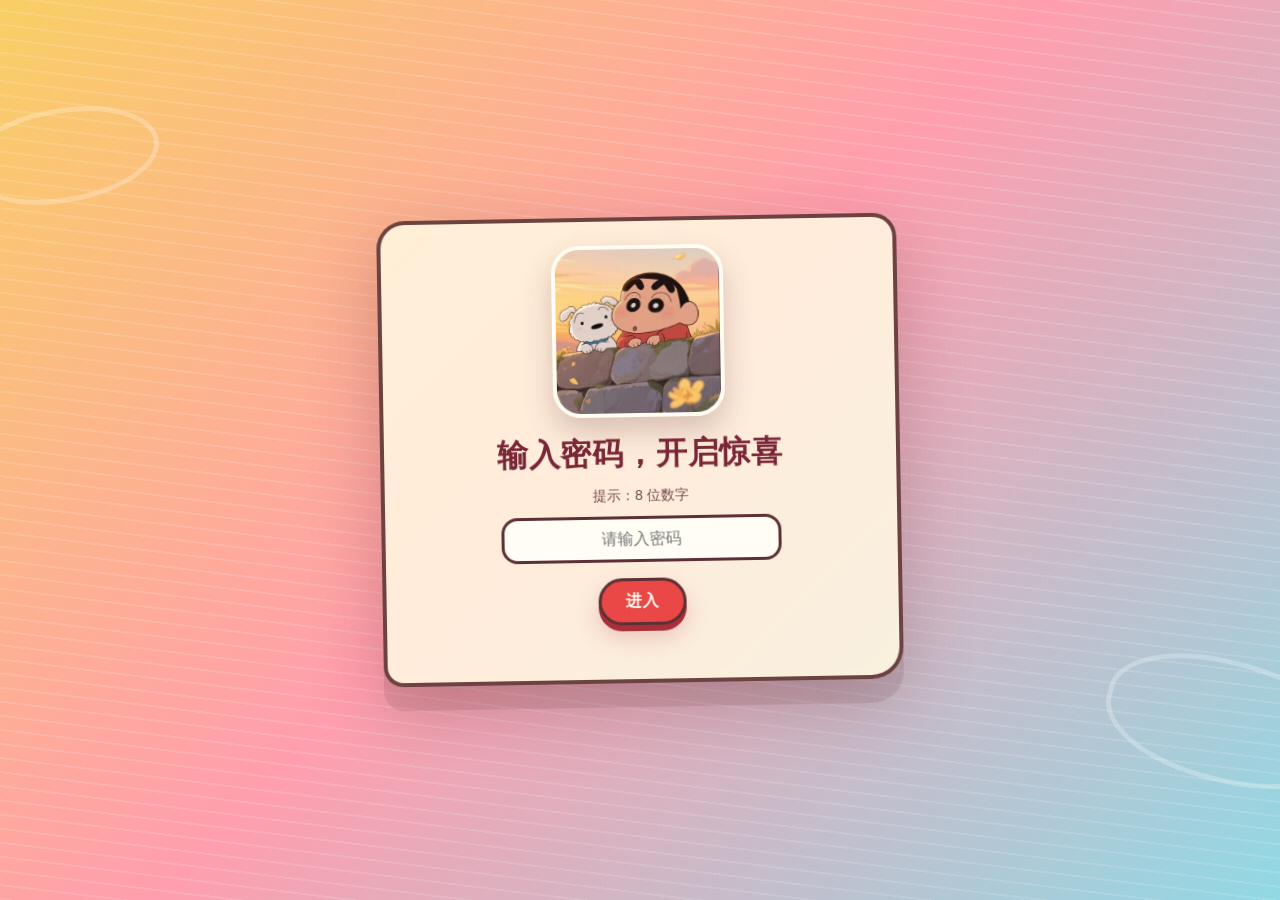
==== index.html @ 9d1f4f5b "Serve ceremony videos from range-capable host" ====
<!doctype html>
<html lang="zh-CN">
  <head>
    <meta charset="utf-8" />
    <meta name="viewport" content="width=device-width, initial-scale=1, viewport-fit=cover" />
    <meta name="theme-color" content="#080d18" />
    <title>小杨同学 | 生日快乐</title>
    <meta name="description" content="私人生日沉浸式纪念网站" />
    <link rel="preconnect" href="https://19502394600.github.io" crossorigin />
    <script>
      (function () {
        var root = document.documentElement;
        var ua = navigator.userAgent || "";
        var platform = navigator.platform || "";
        var maxTouchPoints = navigator.maxTouchPoints || 0;
        var appleMobile = /iPad|iPhone|iPod/i.test(ua) || (platform === "MacIntel" && maxTouchPoints > 1);
        var appleDesktop = /Macintosh|Mac OS X/i.test(ua) && !appleMobile;

        if (appleMobile) root.classList.add("ios-performance", "apple-device");
        else if (appleDesktop) root.classList.add("apple-device", "apple-desktop");

        function setAppHeight() {
          root.style.setProperty("--app-height", window.innerHeight + "px");
        }

        setAppHeight();
        window.addEventListener("resize", setAppHeight, { passive: true });
        window.addEventListener("orientationchange", setAppHeight, { passive: true });
      })();
    </script>
    <link rel="stylesheet" href="styles.css?v=20260906d" />
  </head>
  <body>
    <div id="app">
      <section class="page page-login active" id="loginPage" data-chapter="密码">
        <div class="center-wrap login-card">
          <img class="gift-avatar" src="assets/images/avatar-square.jpg" alt="蜡笔小新和小白的生日头像" decoding="async" fetchpriority="high" />
          <h1 class="title">输入密码，开启惊喜</h1>
          <p class="subtitle">提示：8 位数字</p>
          <input id="passwordInput" class="password" type="password" placeholder="请输入密码" maxlength="16" />
          <button id="enterBtn" class="btn" type="button">进入</button>
          <div id="loginError" class="error" aria-live="polite"></div>
        </div>
      </section>

      <section class="page page-meteor" id="meteorPage" data-chapter="流星雨">
        <video id="meteorVideo" class="meteor-video" loop muted playsinline webkit-playsinline preload="metadata">
          <source data-src="https://19502394600.github.io/birthday-gift-yr/assets/reference/meteor-reference.mp4" type="video/mp4" />
        </video>
        <div class="meteor-retouch"></div>
        <div class="meteor-dim"></div>
        <div class="overlay">
          <div class="inner">
            <h2 id="meteorTitle" class="glow-title meteor-title" data-text="小杨同学，生日快乐！">小杨同学，生日快乐！</h2>
            <p id="meteorSub" class="glow-sub meteor-sub">看着流星划过夜空，所有好运都在向你靠近。</p>
            <button class="btn delayed-btn" id="meteorNextBtn" type="button" disabled>开启礼物</button>
          </div>
        </div>
      </section>

      <section class="page page-countdown" id="countdownPage" data-chapter="倒计时">
        <iframe
          class="countdown-frame"
          id="countdownFrame"
          data-src="countdown-3d-demo/index.html?embedded=1&amp;v=20260906d"
          title="3D 水晶生日倒计时和蛋糕"
          allow="autoplay; fullscreen"
        ></iframe>
        <div class="countdown-fallback" id="countdownFallback" hidden aria-hidden="true">
          <canvas id="fallbackCountdownCanvas" aria-hidden="true"></canvas>
          <div class="fallback-countdown-core">
            <p id="fallbackReadyText" class="fallback-ready">你准备好了吗？</p>
            <div id="fallbackNumber" class="fallback-number" aria-live="assertive"></div>
            <div id="fallbackCake" class="fallback-cake" aria-hidden="true">
              <span class="fallback-candle"></span>
              <span class="fallback-candle"></span>
              <span class="fallback-candle"></span>
              <span class="fallback-candle"></span>
              <span class="fallback-candle"></span>
              <span class="fallback-tier fallback-tier-top"></span>
              <span class="fallback-tier fallback-tier-bottom"></span>
              <span class="fallback-plate"></span>
            </div>
            <p id="fallbackFinalText" class="fallback-final">生日快乐，小杨同学</p>
          </div>
        </div>
        <div class="countdown-actions">
          <button class="ghost-btn" id="skipCountdownBtn" type="button">跳过</button>
          <button class="btn delayed-btn" id="countdownNextBtn" type="button" disabled>继续</button>
        </div>
      </section>

      <section class="page page-gallery" id="galleryPage" data-chapter="Dazz 胶卷">
        <div class="gallery-shell">
          <header class="section-head">
            <p class="eyebrow">Dazz Film Projector</p>
            <h2>把时间放进一台老放映机</h2>
            <p>一张照片，一次快门，把一路走来的时间慢慢放亮。</p>
          </header>

          <div class="dazz-stage">
            <button class="round-nav" id="prevPhotoBtn" type="button" aria-label="上一张">‹</button>
            <figure class="dazz-card" id="dazzCard">
              <div class="film-perf film-perf-top" aria-hidden="true"></div>
              <div class="photo-window" id="photoWindow"></div>
              <figcaption>
                <span id="photoCounter">01 / 45</span>
              </figcaption>
              <div class="dazz-date">2026 09 07</div>
              <div class="film-perf film-perf-bottom" aria-hidden="true"></div>
            </figure>
            <button class="round-nav" id="nextPhotoBtn" type="button" aria-label="下一张">›</button>
          </div>

          <div class="actions">
            <button class="ghost-btn" id="zoomPhotoBtn" type="button">再放大查看</button>
            <button class="btn delayed-btn" id="finishGalleryBtn" type="button" disabled>继续</button>
          </div>
        </div>
      </section>

      <section class="page page-message" id="messagePage" data-chapter="留言板">
        <div class="message-shell">
          <div class="message-title">
            <p class="eyebrow">Message Board</p>
            <h2>留言板</h2>
          </div>
          <article class="message-paper board-paper">
            <div id="messageText" class="board-grid"></div>
            <span class="cursor" id="messageCursor" aria-hidden="true" hidden></span>
          </article>
          <div class="actions">
            <button class="ghost-btn" id="skipMessageBtn" type="button" hidden>显示留言板</button>
            <button class="btn egg-btn visible" id="eggBtn" type="button">继续</button>
          </div>
        </div>
      </section>

      <section class="page page-videos" id="videosPage" data-chapter="祝福视频">
        <div class="video-shell">
          <header class="section-head">
            <p class="eyebrow">Blessing Videos</p>
            <h2>来自大家的生日祝福</h2>
            <p>把每一句祝福，都留在二十岁的这一刻。</p>
          </header>
          <div class="video-grid" id="videoGrid"></div>
          <div class="video-actions" id="videoActions" hidden>
            <button class="btn" id="videosNextBtn" type="button" disabled>继续 <span aria-hidden="true">→</span></button>
          </div>
        </div>
      </section>

      <section class="page page-blessing" id="blessingPage" data-chapter="祝福语">
        <article class="blessing-card" id="blessingCard">
          <p class="eyebrow">My Confession</p>
          <h2>来自远方一个帅气男友的一封信</h2>
          <div id="blessingText"></div>
          <span class="cursor blessing-cursor" id="blessingCursor" aria-hidden="true"></span>
          <button class="btn delayed-btn" id="heartStartBtn" type="button" disabled>继续</button>
        </article>
      </section>

      <section class="page page-heart" id="heartPage" data-chapter="爱心弹窗">
        <div class="heart-layer" id="heartLayer"></div>
        <div class="heart-copy">
          <p class="eyebrow">Heart Popup</p>
          <h2>爱心展示墙</h2>
          <button class="btn" id="heartNextBtn" type="button">继续</button>
        </div>
      </section>

      <section class="page page-final-fireworks" id="finalFireworksPage" data-chapter="最后彩蛋">
        <video id="fireworksVideo" class="fireworks-video" loop muted playsinline webkit-playsinline preload="none">
          <source data-src="https://19502394600.github.io/birthday-gift-yr/assets/reference/fireworks-reference.mp4" type="video/mp4" />
        </video>
        <div class="fireworks-dim"></div>
        <div class="overlay">
          <div class="inner">
            <h2 class="glow-title">给小杨同学的流星雨</h2>
            <div id="fireworksText" class="fireworks-text"></div>
            <button id="fireworksNextBtn" class="btn" type="button">再点一次</button>
            <div class="next-note">把这场夜晚收好</div>
          </div>
        </div>
      </section>

      <section class="page page-ending" id="endingPage" data-chapter="结尾">
        <div class="ending-sky" id="endingSky" aria-hidden="true"></div>
        <div class="ending-wrap">
          <div class="cake">🎂</div>
          <div class="birthday-en">happy birthday!</div>
          <div class="birthday-cn" id="endingText"></div>
          <img class="gift-avatar gift-avatar--ending" src="assets/images/avatar-square.jpg" alt="蜡笔小新和小白的生日头像" />
        </div>
      </section>
    </div>

    <div class="lyrics-overlay" id="lyricsOverlay" aria-hidden="true">
      <span class="lyrics-kicker">BERRY / TINY7</span>
      <span class="lyrics-text" id="lyricsText"></span>
    </div>

    <div class="lightbox" id="lightbox" role="dialog" aria-modal="true" aria-label="照片放大查看">
      <button class="lightbox-close" id="lightboxClose" type="button" aria-label="关闭">×</button>
      <img id="lightboxImg" alt="" />
      <p id="lightboxCaption"></p>
    </div>

    <audio id="countdownMusic" preload="metadata" loop>
      <source src="assets/music/countdown-background.m4a" type="audio/mp4" />
    </audio>
    <audio id="meteorAudio" preload="auto">
      <source src="https://19502394600.github.io/birthday-gift-yr/assets/reference/meteor-reference.mp4" />
    </audio>
    <audio id="confessionMusic" preload="metadata" loop>
      <source src="assets/music/main-background.m4a" type="audio/mp4" />
    </audio>

    <script src="src/data/story-config.js?v=20260906d"></script>
    <script src="src/app.js?v=20260906d"></script>
  </body>
</html>
---- styles.css ----
:root {
  color-scheme: dark;
  --paper: #fff4f8;
  --soft: rgba(255, 244, 248, 0.82);
  --pink: #ff6a98;
  --peach: #ff9f7d;
  --blue-a: #041433;
  --blue-b: #132a56;
  --blue-c: #3f6ca8;
  --wine: #3b1326;
  --card: rgba(255, 255, 255, 0.18);
  --line: rgba(255, 255, 255, 0.32);
  --shadow: 0 24px 70px rgba(0, 0, 0, 0.34);
  --font-cn: "Microsoft YaHei", "PingFang SC", "Noto Sans CJK SC", sans-serif;
  --font-display: Georgia, "Times New Roman", serif;
}

* {
  box-sizing: border-box;
}

html,
body {
  width: 100%;
  height: 100%;
  min-height: 100%;
  margin: 0;
  overflow: hidden;
  background: #080d18;
  color: #fff;
  font-family: var(--font-cn);
  overscroll-behavior: none;
  -webkit-font-smoothing: antialiased;
  text-rendering: optimizeLegibility;
}

body::after {
  content: "";
  position: fixed;
  inset: 0;
  z-index: 40;
  pointer-events: none;
  opacity: 0.26;
  background-image:
    repeating-linear-gradient(0deg, rgba(255, 255, 255, 0.024) 0 1px, transparent 1px 3px),
    repeating-linear-gradient(90deg, rgba(0, 0, 0, 0.08) 0 1px, transparent 1px 4px);
  mix-blend-mode: soft-light;
}

button,
input {
  font: inherit;
  -webkit-tap-highlight-color: transparent;
}

button {
  cursor: pointer;
  touch-action: manipulation;
}

#app,
.page {
  width: 100%;
  height: 100%;
  height: var(--app-height, 100dvh);
}

@supports (-webkit-touch-callout: none) {
  html,
  body {
    min-height: -webkit-fill-available;
  }

  #app,
  .page {
    min-height: 100vh;
    min-height: var(--app-height, -webkit-fill-available);
  }
}

.page {
  position: absolute;
  inset: 0;
  display: none;
  opacity: 0;
  overflow: hidden;
  transition: opacity 560ms ease;
}

.page.active,
.page.page-leaving {
  display: flex;
}

.page.active {
  z-index: 2;
  opacity: 1;
}

.page.page-entering,
.page.page-leaving {
  opacity: 0;
}

.page.page-leaving {
  z-index: 1;
  pointer-events: none;
}

.center-wrap {
  width: min(92vw, 520px);
  margin: auto;
  padding: 24px 20px 22px;
  text-align: center;
  border: 1px solid rgba(255, 255, 255, 0.36);
  border-radius: 22px;
  background: var(--card);
  -webkit-backdrop-filter: blur(8px);
  backdrop-filter: blur(8px);
  box-shadow: var(--shadow);
}

.page-login {
  position: relative;
  overflow: hidden;
  color: #5b2832;
  background:
    repeating-linear-gradient(7deg, rgba(255, 255, 255, 0.12) 0 2px, transparent 2px 14px),
    linear-gradient(135deg, #f9cf65 0%, #ff9eae 48%, #91d9e5 100%);
}

.page-login::before,
.page-login::after {
  content: "";
  position: absolute;
  pointer-events: none;
  opacity: 0.35;
  border: 5px solid rgba(255, 255, 255, 0.72);
  border-radius: 47% 53% 51% 49%;
  transform: rotate(-10deg);
}

.page-login::before {
  width: 180px;
  height: 84px;
  left: -30px;
  top: 12%;
}

.page-login::after {
  width: 240px;
  height: 112px;
  right: -74px;
  bottom: 13%;
  transform: rotate(14deg);
}

.page-login .center-wrap {
  position: relative;
  z-index: 1;
  border: 4px solid rgba(81, 34, 35, 0.84);
  border-radius: 28px 24px 32px 20px;
  background: rgba(255, 249, 226, 0.86);
  box-shadow: 0 24px 0 rgba(87, 40, 40, 0.12), 0 24px 70px rgba(81, 28, 38, 0.24);
  transform: rotate(-1deg);
}

.page-login .title {
  color: #7a2737;
  font-family: "Arial Rounded MT Bold", var(--font-cn);
  font-size: clamp(22px, 5vw, 31px);
}

.page-login .subtitle,
.page-login .music-note {
  color: #75484a;
}

.page-login .password {
  border: 3px solid #5d3035;
  border-radius: 16px;
  background: #fffdf4;
}

.page-login .btn {
  color: #fffdf0;
  border: 3px solid #5d3035;
  background: #e94846;
  box-shadow: 0 6px 0 #a92f3b, 0 12px 24px rgba(169, 47, 59, 0.23);
}

.page-login .error {
  color: #a92f3b;
}

.gift-avatar {
  display: block;
  width: 172px;
  height: 172px;
  margin: 0 auto 18px;
  border: 4px solid rgba(255, 253, 244, 0.94);
  border-radius: 28px;
  object-fit: cover;
  object-position: center;
  box-shadow: 0 14px 30px rgba(93, 48, 53, 0.24);
}

.gift-avatar--ending {
  width: min(56vw, 290px);
  height: min(56vw, 290px);
  margin-top: 24px;
  margin-bottom: 8px;
  border-color: rgba(255, 255, 255, 0.72);
  border-radius: 8px;
}

.shin-avatar {
  position: relative;
  width: 170px;
  height: 186px;
  margin: 0 auto 15px;
  filter: drop-shadow(0 12px 8px rgba(82, 35, 35, 0.22));
}

.shin-avatar__shirt {
  position: absolute;
  z-index: 1;
  left: 18px;
  right: 18px;
  bottom: 0;
  height: 76px;
  display: grid;
  place-items: center;
  padding-top: 20px;
  border: 5px solid #241b1a;
  border-radius: 42% 42% 15% 15%;
  color: #fff7ce;
  background: #e8463f;
  font-size: 12px;
  font-weight: 900;
  letter-spacing: 0.08em;
  transform: rotate(1deg);
}

.shin-avatar__face {
  position: absolute;
  z-index: 3;
  left: 25px;
  top: 37px;
  width: 120px;
  height: 116px;
  border: 5px solid #241b1a;
  border-radius: 48% 48% 52% 52%;
  background: #ffd6aa;
  transform: rotate(-2deg);
}

.shin-avatar__hair {
  position: absolute;
  z-index: 4;
  left: 19px;
  top: 22px;
  width: 133px;
  height: 51px;
  border: 5px solid #241b1a;
  border-bottom: 0;
  border-radius: 58% 43% 26% 30%;
  background:
    linear-gradient(125deg, transparent 0 23%, #292220 24% 37%, transparent 38% 48%, #292220 49% 63%, transparent 64% 100%),
    #292220;
  transform: rotate(-2deg);
}

.shin-avatar__brow,
.shin-avatar__eye,
.shin-avatar__nose,
.shin-avatar__mouth,
.shin-avatar__cheek {
  position: absolute;
  display: block;
}

.shin-avatar__brow {
  z-index: 2;
  top: 27px;
  width: 31px;
  height: 9px;
  border-radius: 90% 30% 80% 35%;
  background: #241b1a;
}

.shin-avatar__brow--left {
  left: 19px;
  transform: rotate(-13deg);
}

.shin-avatar__brow--right {
  right: 19px;
  transform: rotate(13deg);
}

.shin-avatar__eye {
  z-index: 2;
  top: 41px;
  width: 25px;
  height: 29px;
  border: 4px solid #241b1a;
  border-radius: 50%;
  background: radial-gradient(circle at 45% 32%, #fff 0 15%, #241b1a 17% 58%, #f7f1cf 60% 100%);
}

.shin-avatar__eye--left {
  left: 24px;
}

.shin-avatar__eye--right {
  right: 24px;
}

.shin-avatar__nose {
  z-index: 2;
  left: 54px;
  top: 70px;
  width: 11px;
  height: 8px;
  border-radius: 50%;
  background: #d88d70;
}

.shin-avatar__mouth {
  z-index: 2;
  left: 43px;
  top: 85px;
  width: 34px;
  height: 17px;
  border: 4px solid #241b1a;
  border-top: 0;
  border-radius: 0 0 60% 60%;
  background: #f18c85;
}

.shin-avatar__cheek {
  z-index: 2;
  top: 77px;
  width: 15px;
  height: 7px;
  border-radius: 50%;
  background: rgba(242, 116, 116, 0.55);
}

.shin-avatar__cheek--left {
  left: 8px;
}

.shin-avatar__cheek--right {
  right: 8px;
}

.shin-avatar--ending {
  transform: scale(1.18);
  transform-origin: center bottom;
  margin-top: 12px;
  margin-bottom: 28px;
}

.title {
  margin: 0 0 10px;
  font-weight: 800;
  letter-spacing: 0.8px;
  line-height: 1.25;
}

.subtitle,
.music-note,
.hint {
  margin: 7px 0;
  color: var(--soft);
  line-height: 1.7;
  font-size: 14px;
}

.eyebrow {
  margin: 0 0 12px;
  color: #ffe0a6;
  font-size: 12px;
  font-weight: 900;
  letter-spacing: 0.18em;
  text-transform: uppercase;
}

.btn,
.ghost-btn,
.round-nav,
.lightbox-close {
  border: 0;
  transition:
    transform 180ms ease,
    filter 180ms ease,
    box-shadow 180ms ease,
    opacity 180ms ease;
}

.btn {
  margin-top: 16px;
  border-radius: 999px;
  padding: 10px 24px;
  color: #fff;
  font-weight: 800;
  letter-spacing: 1px;
  background: linear-gradient(120deg, var(--pink), var(--peach));
  box-shadow: 0 10px 24px rgba(255, 92, 146, 0.33);
}

.ghost-btn {
  min-height: 42px;
  border: 1px solid rgba(255, 255, 255, 0.28);
  border-radius: 999px;
  padding: 0 18px;
  color: #fff;
  background: rgba(255, 255, 255, 0.1);
  -webkit-backdrop-filter: blur(14px);
  backdrop-filter: blur(14px);
}

.btn:hover,
.ghost-btn:hover,
.round-nav:hover,
.lightbox-close:hover {
  transform: translateY(-1px);
  filter: brightness(1.05);
}

.btn:disabled,
.ghost-btn:disabled {
  cursor: default;
  filter: saturate(0.6);
}

.delayed-btn {
  opacity: 0;
  pointer-events: none;
  transform: translateY(10px);
}

.delayed-btn.visible {
  opacity: 1;
  pointer-events: auto;
  transform: translateY(0);
}

.actions {
  display: flex;
  justify-content: center;
  gap: 12px;
  flex-wrap: wrap;
  margin-top: 18px;
}

.page-login {
  isolation: isolate;
}

.hero-img {
  width: 138px;
  height: 138px;
  margin: 4px 0 14px;
  border: 2px solid rgba(255, 255, 255, 0.85);
  border-radius: 22px;
  object-fit: cover;
  background: #fff;
  box-shadow: 0 12px 26px rgba(0, 0, 0, 0.26);
}

.password {
  display: block;
  width: min(280px, 90%);
  margin: 8px auto 0;
  border: 0;
  border-radius: 12px;
  padding: 11px 14px;
  color: #47333c;
  text-align: center;
  outline: 0;
  font-size: 16px;
}

.error {
  min-height: 24px;
  margin-top: 8px;
  color: #ffe3ec;
  font-size: 14px;
  text-shadow: 0 1px 2px rgba(0, 0, 0, 0.28);
}

.page-meteor,
.page-final-fireworks {
  align-items: stretch;
  justify-content: stretch;
  background: linear-gradient(180deg, var(--blue-a) 0%, var(--blue-b) 55%, var(--blue-c) 100%);
}

.meteor-video,
.fireworks-video {
  position: absolute;
  inset: 0;
  z-index: 0;
  width: 100%;
  height: 100%;
  object-fit: cover;
  object-position: center center;
  background: linear-gradient(180deg, var(--blue-a) 0%, var(--blue-b) 55%, var(--blue-c) 100%);
  transform: translateZ(0);
  -webkit-transform: translateZ(0);
  -webkit-backface-visibility: hidden;
  backface-visibility: hidden;
}

.meteor-retouch {
  position: absolute;
  left: 0;
  right: 0;
  bottom: 0;
  z-index: 1;
  height: 15%;
  pointer-events: none;
  background:
    radial-gradient(circle at 8% 30%, rgba(255, 255, 255, 0.22) 0 1px, transparent 2px),
    radial-gradient(circle at 26% 62%, rgba(255, 255, 255, 0.16) 0 1px, transparent 2px),
    radial-gradient(circle at 48% 22%, rgba(255, 255, 255, 0.14) 0 1px, transparent 2px),
    radial-gradient(circle at 67% 58%, rgba(255, 255, 255, 0.12) 0 1px, transparent 2px),
    radial-gradient(circle at 86% 34%, rgba(255, 255, 255, 0.18) 0 1px, transparent 2px),
    linear-gradient(180deg, rgba(10, 34, 78, 0.04) 0%, rgba(17, 48, 99, 0.18) 45%, rgba(22, 61, 118, 0.52) 100%);
}

.meteor-dim,
.fireworks-dim {
  position: absolute;
  inset: 0;
  z-index: 2;
  pointer-events: none;
  background: linear-gradient(180deg, rgba(3, 14, 38, 0.22) 0%, rgba(8, 21, 49, 0.18) 52%, rgba(12, 30, 68, 0.12) 100%);
}

.overlay {
  position: absolute;
  inset: 0;
  z-index: 3;
  display: flex;
  align-items: center;
  justify-content: center;
  padding: 18px;
  text-align: center;
  pointer-events: none;
}

.overlay .inner {
  max-width: 760px;
  pointer-events: auto;
}

.glow-title {
  margin: 0;
  font-size: clamp(30px, 8vw, 58px);
  letter-spacing: 2px;
  text-shadow: 0 0 18px rgba(193, 222, 255, 0.62);
}

.meteor-title {
  color: #fff8fc;
  font-family: "Arial Rounded MT Bold", "Hiragino Maru Gothic ProN", var(--font-cn);
  font-weight: 900;
  letter-spacing: 0.08em;
  text-shadow:
    0 0 14px rgba(255, 204, 226, 0.9),
    0 0 28px rgba(255, 168, 205, 0.45),
    0 6px 18px rgba(19, 18, 48, 0.32);
}

.meteor-title-char {
  display: inline-block;
  opacity: 0;
  transform: translateY(16px) scale(0.84);
  filter: blur(1px);
}

.meteor-title-char.is-visible {
  animation: meteor-char-pop 900ms cubic-bezier(0.22, 0.9, 0.24, 1) forwards;
}

.glow-sub {
  margin-top: 12px;
  color: var(--paper);
  line-height: 1.8;
  font-size: clamp(14px, 3.8vw, 19px);
  text-shadow: 0 0 14px rgba(255, 255, 255, 0.35);
}

.meteor-sub {
  opacity: 0;
  transform: translateY(10px);
}

.meteor-sub.is-visible {
  animation: meteor-sub-fade 1200ms ease forwards;
}

.page-countdown {
  position: relative;
  align-items: center;
  justify-content: center;
  overflow: hidden;
  padding: 0;
  background:
    radial-gradient(circle at 50% 36%, rgba(67, 238, 255, 0.2), transparent 34%),
    radial-gradient(circle at 18% 20%, rgba(148, 115, 255, 0.18), transparent 30%),
    radial-gradient(circle at 82% 78%, rgba(111, 231, 255, 0.12), transparent 32%),
    linear-gradient(180deg, #020817, #06152a 58%, #03040a);
}

.countdown-frame {
  position: absolute;
  inset: 0;
  width: 100%;
  height: 100%;
  border: 0;
  background: #020611;
}

.countdown-actions {
  position: absolute;
  z-index: 5;
  top: max(20px, env(safe-area-inset-top));
  right: max(20px, env(safe-area-inset-right));
  display: flex;
  align-items: center;
  gap: 10px;
}

.countdown-actions .ghost-btn,
.countdown-actions .btn {
  min-width: 104px;
  border-color: rgba(148, 239, 255, 0.34);
  background: rgba(4, 18, 38, 0.62);
  box-shadow: 0 10px 28px rgba(0, 0, 0, 0.28);
  -webkit-backdrop-filter: blur(12px);
  backdrop-filter: blur(12px);
}

.countdown-actions .btn {
  color: #05202c;
  background: linear-gradient(120deg, #a8fbff, #b9b1ff);
}

.countdown-fallback {
  position: absolute;
  inset: 0;
  z-index: 1;
  display: grid;
  place-items: center;
  overflow: hidden;
  background:
    radial-gradient(circle at 50% 38%, rgba(255, 112, 186, 0.24), transparent 34%),
    radial-gradient(circle at 50% 72%, rgba(111, 226, 255, 0.16), transparent 40%),
    linear-gradient(180deg, #030715 0%, #08152d 56%, #08050d 100%);
}

.countdown-fallback[hidden] {
  display: none;
}

#fallbackCountdownCanvas {
  position: absolute;
  inset: 0;
  width: 100%;
  height: 100%;
}

.fallback-countdown-core {
  position: relative;
  z-index: 2;
  width: min(92vw, 520px);
  min-height: 520px;
  display: grid;
  place-items: center;
  text-align: center;
}

.fallback-ready,
.fallback-final {
  position: absolute;
  margin: 0;
  color: #fff8fc;
  font-weight: 900;
  opacity: 0;
  transform: translateY(12px) scale(0.96);
  text-shadow:
    0 0 18px rgba(255, 159, 211, 0.9),
    0 0 42px rgba(111, 226, 255, 0.45);
  transition: opacity 520ms ease, transform 520ms ease;
}

.fallback-ready.visible,
.fallback-final.visible {
  opacity: 1;
  transform: translateY(0) scale(1);
}

.fallback-ready {
  top: 18%;
  font-size: clamp(24px, 8vw, 40px);
}

.fallback-number {
  position: absolute;
  top: 21%;
  width: 100%;
  color: #fffafd;
  font-family: var(--font-display);
  font-size: clamp(120px, 38vw, 190px);
  font-weight: 900;
  line-height: 1;
  opacity: 0;
  transform: scale(0.75);
  text-shadow:
    0 0 20px rgba(255, 148, 205, 0.98),
    0 0 56px rgba(255, 79, 154, 0.58),
    0 0 90px rgba(123, 234, 255, 0.44);
}

.fallback-number.visible {
  opacity: 1;
}

.fallback-number.pop {
  animation: fallback-number-pop 1.05s cubic-bezier(0.2, 0.9, 0.2, 1) both;
}

.fallback-cake {
  position: absolute;
  bottom: 8%;
  width: 230px;
  height: 220px;
  opacity: 0;
  transform: translateY(38px) scale(0.74);
  filter: drop-shadow(0 0 24px rgba(255, 132, 190, 0.48));
  transition: opacity 760ms ease, transform 760ms cubic-bezier(0.2, 0.9, 0.2, 1);
}

.fallback-cake.visible {
  opacity: 1;
  transform: translateY(0) scale(1);
  animation: fallback-cake-float 2.4s ease-in-out infinite;
}

.fallback-tier,
.fallback-plate {
  position: absolute;
  left: 50%;
  transform: translateX(-50%);
  border: 2px solid rgba(255, 255, 255, 0.74);
  box-shadow:
    inset 0 0 20px rgba(255, 255, 255, 0.42),
    0 0 34px rgba(255, 126, 192, 0.38);
}

.fallback-tier-top {
  bottom: 72px;
  width: 138px;
  height: 62px;
  border-radius: 48% 48% 16px 16px;
  background:
    linear-gradient(180deg, rgba(255, 255, 255, 0.76), rgba(255, 176, 220, 0.82)),
    linear-gradient(90deg, rgba(135, 242, 255, 0.55), rgba(255, 150, 211, 0.44));
}

.fallback-tier-bottom {
  bottom: 18px;
  width: 206px;
  height: 76px;
  border-radius: 50% 50% 22px 22px;
  background:
    linear-gradient(180deg, rgba(255, 248, 253, 0.82), rgba(255, 122, 194, 0.86)),
    linear-gradient(90deg, rgba(122, 238, 255, 0.42), rgba(189, 162, 255, 0.4));
}

.fallback-plate {
  bottom: 0;
  width: 226px;
  height: 24px;
  border-radius: 50%;
  background: rgba(179, 246, 255, 0.54);
}

.fallback-candle {
  position: absolute;
  bottom: 135px;
  width: 8px;
  height: 38px;
  border-radius: 8px;
  background: linear-gradient(180deg, #ffffff, #88efff);
  box-shadow: 0 0 18px rgba(132, 239, 255, 0.62);
}

.fallback-candle::before {
  content: "";
  position: absolute;
  left: 50%;
  top: -20px;
  width: 15px;
  height: 22px;
  border-radius: 50% 50% 48% 48%;
  background: radial-gradient(circle at 48% 28%, #fff 0 20%, #fff0a8 21% 40%, #ff71ba 62%, rgba(255, 113, 186, 0) 70%);
  transform: translateX(-50%);
  animation: fallback-flame 760ms ease-in-out infinite alternate;
}

.fallback-candle:nth-child(1) {
  left: 72px;
}

.fallback-candle:nth-child(2) {
  left: 103px;
}

.fallback-candle:nth-child(3) {
  left: 134px;
}

.fallback-candle:nth-child(4) {
  left: 165px;
}

.fallback-candle:nth-child(5) {
  left: 196px;
}

.fallback-final {
  top: 17%;
  width: 100%;
  font-size: clamp(26px, 8vw, 42px);
}

#countdownCanvas {
  position: absolute;
  inset: 0;
  width: 100%;
  height: 100%;
}

.countdown-copy {
  position: relative;
  z-index: 2;
  text-align: center;
}

.crystal-panel {
  width: min(760px, 92vw);
  padding: clamp(22px, 4vw, 44px);
  border: 1px solid rgba(139, 246, 255, 0.24);
  border-radius: 8px;
  background:
    linear-gradient(135deg, rgba(135, 245, 255, 0.13), rgba(140, 116, 255, 0.08)),
    rgba(4, 14, 35, 0.38);
  box-shadow:
    0 0 44px rgba(62, 228, 255, 0.18),
    inset 0 0 34px rgba(160, 246, 255, 0.08);
  -webkit-backdrop-filter: blur(18px);
  backdrop-filter: blur(18px);
}

.crystal-title {
  margin: -4px 0 4px;
  color: #b8f8ff;
  font: 800 clamp(16px, 3vw, 24px) / 1.2 var(--font-cn);
  text-shadow:
    0 0 14px rgba(105, 238, 255, 0.6),
    0 0 32px rgba(142, 107, 255, 0.32);
}

.countdown-ready {
  min-height: 32px;
  margin: 12px 0 -4px;
  color: #f8feff;
  font-size: clamp(20px, 4vw, 30px);
  font-weight: 900;
  letter-spacing: 0.08em;
  opacity: 0;
  transform: translateY(8px) scale(0.96);
  text-shadow: 0 0 18px rgba(153, 245, 255, 0.7);
}

.countdown-ready.visible {
  animation: ready-in 820ms cubic-bezier(0.22, 0.9, 0.24, 1) forwards;
}

.countdown-number {
  width: min(42vw, 360px);
  height: min(42vw, 360px);
  display: grid;
  place-items: center;
  margin: 0 auto 12px;
  border-radius: 50%;
  color: #fff5fb;
  font: 900 clamp(110px, 24vw, 250px) / 1 var(--font-display);
  text-shadow:
    0 0 24px rgba(115, 244, 255, 0.94),
    0 0 70px rgba(116, 148, 255, 0.52);
  animation: countdown-pulse 950ms ease-in-out infinite;
}

.countdown-number.final {
  width: min(58vw, 520px);
  font-size: clamp(42px, 10vw, 112px);
}

.countdown-number.ready {
  visibility: hidden;
  animation: none;
}

#countdownPhase {
  margin: 0;
  color: rgba(222, 251, 255, 0.86);
  font-weight: 700;
  text-shadow: 0 0 14px rgba(84, 237, 255, 0.38);
}

.gallery-shell,
.video-shell,
.message-shell {
  position: relative;
  z-index: 1;
  width: min(1220px, 94vw);
  margin: auto;
}

.page-gallery {
  position: relative;
  isolation: isolate;
  overflow-y: auto;
  background:
    radial-gradient(circle at 10% 18%, rgba(255, 106, 152, 0.18), transparent 32%),
    radial-gradient(circle at 84% 80%, rgba(255, 159, 125, 0.16), transparent 34%),
    linear-gradient(140deg, #090912, #1b1118 48%, #080d18);
}

.page-gallery::before,
.page-gallery::after {
  content: "";
  position: absolute;
  inset: 0;
  pointer-events: none;
}

.page-gallery::before {
  z-index: 0;
  opacity: 0.28;
  background: conic-gradient(from 164deg at 50% -12%, transparent 0 39%, rgba(255, 235, 196, 0.2) 43%, rgba(255, 245, 221, 0.07) 50%, transparent 55% 100%);
  animation: projector-breathe 2.8s steps(2, end) infinite;
}

.page-gallery::after {
  z-index: 2;
  opacity: 0.16;
  background: repeating-linear-gradient(0deg, transparent 0 3px, rgba(255, 255, 255, 0.025) 3px 4px);
  mix-blend-mode: screen;
  animation: projector-scan 1.4s linear infinite;
}

.section-head {
  max-width: 820px;
  margin: 0 auto 18px;
  padding-top: 28px;
  text-align: center;
}

.section-head h2,
.message-title h2,
.blessing-card h2,
.heart-copy h2 {
  margin: 0;
  font-family: var(--font-display);
  font-size: clamp(34px, 5vw, 58px);
  line-height: 1.05;
}

.section-head p:not(.eyebrow) {
  color: var(--soft);
  line-height: 1.8;
}

.dazz-stage {
  display: grid;
  grid-template-columns: 68px minmax(0, 1fr) 68px;
  align-items: center;
  gap: 16px;
}

.round-nav {
  width: 52px;
  height: 52px;
  border: 1px solid rgba(255, 255, 255, 0.24);
  border-radius: 50%;
  color: #fff;
  background: rgba(255, 255, 255, 0.09);
  font-size: 38px;
  line-height: 1;
  -webkit-backdrop-filter: blur(12px);
  backdrop-filter: blur(12px);
}

.round-nav:disabled {
  cursor: default;
  opacity: 0.28;
  transform: none;
}

.dazz-card {
  position: relative;
  width: min(1060px, 82vw);
  margin: 0 auto;
  padding: 28px 28px 26px;
  border-radius: 8px;
  background:
    linear-gradient(135deg, rgba(255, 255, 255, 0.05), rgba(255, 255, 255, 0)),
    #111;
  box-shadow:
    0 30px 90px rgba(0, 0, 0, 0.46),
    inset 0 0 0 1px rgba(255, 255, 255, 0.08);
  overflow: hidden;
  transform: rotate(-0.4deg);
}

.dazz-card::before,
.dazz-card::after {
  content: "";
  position: absolute;
  inset: 0;
  pointer-events: none;
}

.dazz-card::before {
  z-index: 3;
  background:
    radial-gradient(circle at 10% 12%, rgba(255, 107, 142, 0.44), transparent 22%),
    radial-gradient(circle at 86% 18%, rgba(255, 218, 156, 0.2), transparent 24%),
    linear-gradient(110deg, transparent 0 62%, rgba(255, 255, 255, 0.13) 64%, transparent 70%);
  mix-blend-mode: screen;
}

.dazz-card::after {
  z-index: 4;
  opacity: 0.34;
  background:
    repeating-linear-gradient(0deg, rgba(255, 255, 255, 0.026) 0 1px, transparent 1px 4px),
    repeating-linear-gradient(90deg, rgba(255, 255, 255, 0.018) 0 1px, transparent 1px 5px);
}

.photo-window {
  position: relative;
  z-index: 2;
  height: min(72vh, 720px);
  min-height: 520px;
  border: 1px solid rgba(255, 255, 255, 0.18);
  overflow: hidden;
  background: #050505;
  perspective: 900px;
  -webkit-transform-style: preserve-3d;
  transform-style: preserve-3d;
  contain: layout paint;
  touch-action: manipulation;
}

.photo-window img {
  position: absolute;
  inset: 0;
  z-index: 1;
  width: 100%;
  height: 100%;
  display: block;
  object-fit: contain;
  filter: contrast(1.04) saturate(0.95) sepia(0.08);
  transform: translateZ(0);
  -webkit-backface-visibility: hidden;
  backface-visibility: hidden;
  will-change: transform, opacity;
  transition: transform 760ms cubic-bezier(0.18, 0.76, 0.12, 1), opacity 520ms ease;
}

.photo-window::after {
  content: "";
  position: absolute;
  inset: 0;
  z-index: 2;
  pointer-events: none;
  opacity: 0.11;
  background: linear-gradient(105deg, transparent 0 38%, rgba(255, 244, 214, 0.3) 48%, transparent 58% 100%);
  transform: translateX(-120%);
}

.photo-window.is-projecting::after {
  animation: projector-shutter 780ms ease-out;
}

.photo-window.is-projecting {
  animation: film-gate-jolt 780ms cubic-bezier(0.2, 0.7, 0.2, 1);
}

.photo-window img.photo-enter-next {
  opacity: 0;
  transform: translateX(42%) rotateY(-58deg) scale(0.88);
  transform-origin: left center;
}

.photo-window img.photo-enter-previous {
  opacity: 0;
  transform: translateX(-42%) rotateY(58deg) scale(0.88);
  transform-origin: right center;
}

.photo-window img.photo-enter.is-active {
  opacity: 1;
  transform: translateX(0) rotateY(0) scale(1);
}

.photo-window img.photo-exit-next {
  opacity: 0;
  transform: translateX(-36%) rotateY(52deg) scale(0.9);
  transform-origin: right center;
}

.photo-window img.photo-exit-previous {
  opacity: 0;
  transform: translateX(36%) rotateY(-52deg) scale(0.9);
  transform-origin: left center;
}

.dazz-card figcaption {
  position: relative;
  z-index: 5;
  display: flex;
  justify-content: center;
  align-items: center;
  margin-top: 16px;
  color: #f7f1e9;
}

.dazz-card figcaption span {
  color: #ffc977;
  font-weight: 900;
  letter-spacing: 0.12em;
}

.dazz-card figcaption strong {
  font-size: 22px;
}

.dazz-card figcaption small {
  grid-column: 1 / -1;
  color: rgba(247, 241, 233, 0.58);
  overflow-wrap: anywhere;
}

.dazz-date {
  position: absolute;
  right: 34px;
  top: 42px;
  z-index: 5;
  color: rgba(255, 204, 116, 0.9);
  font: 800 13px / 1 var(--font-cn);
  letter-spacing: 0.16em;
  text-shadow: 0 0 12px rgba(255, 142, 91, 0.5);
}

.film-perf {
  position: relative;
  z-index: 5;
  height: 13px;
  margin: 0 0 16px;
  background: repeating-linear-gradient(90deg, transparent 0 13px, rgba(255, 255, 255, 0.26) 13px 26px, transparent 26px 39px);
}

.film-perf-bottom {
  margin: 18px 0 0;
}

.film-strip-wrap {
  display: none;
  width: min(1040px, 92vw);
  margin: 14px auto 0;
  overflow-x: auto;
  padding: 8px 0 12px;
}

.film-strip {
  display: flex;
  gap: 8px;
  width: max-content;
  padding: 10px;
  border-radius: 8px;
  background:
    radial-gradient(circle, rgba(255, 255, 255, 0.2) 0 4px, transparent 5px) 0 6px / 28px 20px repeat-x,
    radial-gradient(circle, rgba(255, 255, 255, 0.16) 0 4px, transparent 5px) 0 calc(100% - 14px) / 28px 20px repeat-x,
    rgba(0, 0, 0, 0.46);
}

.film-thumb {
  width: 72px;
  height: 88px;
  border: 1px solid rgba(255, 255, 255, 0.24);
  border-radius: 4px;
  padding: 0;
  overflow: hidden;
  background: #111;
  opacity: 0.54;
}

.film-thumb.active {
  opacity: 1;
  outline: 2px solid #ffc977;
}

.film-thumb img {
  width: 100%;
  height: 100%;
  object-fit: cover;
  display: block;
}

.page-message {
  align-items: center;
  justify-content: center;
  overflow-y: auto;
  background:
    radial-gradient(circle at 22% 18%, rgba(255, 106, 152, 0.16), transparent 32%),
    linear-gradient(155deg, #110912, #2a1220 62%, #0a0d18);
}

.message-shell {
  display: grid;
  grid-template-columns: minmax(230px, 0.6fr) minmax(0, 1.4fr);
  align-items: start;
  gap: clamp(24px, 5vw, 72px);
}

.message-title {
  padding-top: 22px;
}

.message-paper,
.blessing-card {
  border-radius: 8px;
  background:
    linear-gradient(90deg, rgba(255, 106, 152, 0.08) 0 1px, transparent 1px 100%),
    repeating-linear-gradient(180deg, transparent 0 35px, rgba(110, 34, 63, 0.08) 35px 36px),
    #fff6ed;
  color: #2d1a1b;
  box-shadow: var(--shadow);
}

.message-paper {
  min-height: 430px;
  padding: clamp(28px, 5vw, 56px);
}

.message-paper p {
  margin: 0 0 22px;
  color: #4b3832;
  font-size: 20px;
  line-height: 1.95;
}

.board-paper {
  min-height: auto;
}

.board-grid {
  display: grid;
  grid-template-columns: repeat(2, minmax(0, 1fr));
  gap: 16px;
}

.board-note {
  min-height: 190px;
  display: grid;
  align-content: start;
  gap: 10px;
  padding: 20px;
  border: 1px solid rgba(138, 57, 70, 0.18);
  border-radius: 8px;
  background:
    linear-gradient(145deg, rgba(255, 255, 255, 0.72), rgba(255, 232, 224, 0.72)),
    rgba(255, 246, 237, 0.92);
}

.board-note span {
  color: #c36c78;
  font-size: 12px;
  font-weight: 900;
}

.board-note strong {
  color: #2d1a1b;
  font-size: 20px;
}

.board-note p {
  margin: 0;
  font-size: 16px;
  line-height: 1.85;
  white-space: pre-line;
}

.cursor {
  display: inline-block;
  width: 8px;
  height: 1.35em;
  margin-left: 3px;
  vertical-align: text-bottom;
  background: var(--pink);
  animation: blink 900ms steps(1) infinite;
}

.egg-btn {
  opacity: 0;
  pointer-events: none;
  transform: translateY(10px);
}

.egg-btn.visible {
  opacity: 1;
  pointer-events: auto;
  transform: translateY(0);
}

.page-videos {
  align-items: flex-start;
  justify-content: center;
  overflow-y: auto;
  padding: 0 24px;
  background:
    radial-gradient(circle at 50% 0%, rgba(198, 231, 255, 0.12), transparent 34%),
    linear-gradient(180deg, #071125, #160a18 70%, #250f1f);
}

.page-videos .video-shell {
  width: min(1080px, calc(100vw - 48px));
  padding: 14px 0 28px;
}

.page-videos .section-head {
  margin-bottom: 12px;
  padding-top: 0;
}

.video-grid {
  display: grid;
  grid-template-columns: minmax(0, 1040px);
  justify-content: center;
  gap: 16px;
}

.video-card {
  min-height: 0;
  display: grid;
  grid-template-rows: auto minmax(0, 1fr) auto;
  gap: 10px;
  padding: 14px;
  border: 1px solid rgba(255, 255, 255, 0.22);
  border-radius: 8px;
  background: rgba(255, 255, 255, 0.08);
  box-shadow: var(--shadow);
}

.video-card h3 {
  margin: 0;
  font-size: 24px;
}

.video-card span {
  color: #ffc977;
  font-size: 12px;
  font-weight: 900;
  letter-spacing: 0.16em;
}

.video-media {
  position: relative;
  display: grid;
  place-items: center;
  width: 100%;
  height: clamp(320px, calc(100vh - 300px), 620px);
  min-height: 0;
  border: 1px dashed rgba(255, 255, 255, 0.24);
  border-radius: 8px;
  background:
    radial-gradient(circle at 50% 22%, rgba(255, 106, 152, 0.17), transparent 38%),
    rgba(0, 0, 0, 0.28);
  overflow: hidden;
}

.video-media video {
  position: absolute;
  inset: 0;
  display: block;
  width: 100%;
  height: 100%;
  min-width: 0;
  min-height: 0;
  max-width: 100%;
  max-height: 100%;
  object-fit: contain;
  object-position: center;
  background: #000;
}

.video-play-prompt {
  position: absolute;
  inset: 0;
  z-index: 3;
  display: grid;
  place-content: center;
  justify-items: center;
  gap: 14px;
  border: 0;
  color: #fff;
  background: rgba(3, 10, 24, 0.56);
  -webkit-backdrop-filter: blur(3px);
  backdrop-filter: blur(3px);
  transition: opacity 220ms ease;
}

.video-play-prompt i {
  width: 66px;
  height: 66px;
  display: grid;
  place-items: center;
  border: 1px solid rgba(255, 255, 255, 0.74);
  border-radius: 50%;
  background: rgba(255, 106, 152, 0.84);
  box-shadow: 0 0 34px rgba(255, 106, 152, 0.4);
}

.video-play-prompt i::before {
  content: "";
  width: 0;
  height: 0;
  margin-left: 5px;
  border-top: 10px solid transparent;
  border-bottom: 10px solid transparent;
  border-left: 17px solid #fff;
}

.video-play-prompt.is-loading i::before {
  width: 24px;
  height: 24px;
  margin-left: 0;
  border: 3px solid rgba(255, 255, 255, 0.42);
  border-top-color: #fff;
  border-radius: 50%;
  animation: video-loading-spin 850ms linear infinite;
}

.video-play-prompt b {
  font-size: 17px;
}

.video-play-prompt:hover i {
  transform: scale(1.06);
  filter: brightness(1.08);
}

.video-play-prompt.is-hidden {
  opacity: 0;
  pointer-events: none;
}

.video-actions {
  position: fixed;
  top: 26px;
  right: 30px;
  z-index: 35;
  display: flex;
  opacity: 0;
  pointer-events: none;
  transform: translateY(-10px);
  transition: opacity 220ms ease, transform 220ms ease;
}

.video-actions.visible {
  opacity: 1;
  pointer-events: auto;
  transform: translateY(0);
}

.video-actions .btn {
  min-width: 112px;
  min-height: 48px;
  display: inline-flex;
  align-items: center;
  justify-content: center;
  gap: 8px;
  margin: 0;
  border: 1px solid rgba(255, 255, 255, 0.34);
  -webkit-backdrop-filter: blur(14px);
  backdrop-filter: blur(14px);
}

.video-actions .btn span {
  font-size: 18px;
  line-height: 1;
}

.video-placeholder {
  padding: 20px;
  color: var(--soft);
  text-align: center;
  line-height: 1.7;
}

.page-blessing {
  overflow-y: auto;
  align-items: flex-start;
  justify-content: center;
  padding: min(8vh, 70px) 20px min(18vh, 150px);
  background:
    radial-gradient(circle at 14% 18%, rgba(255, 159, 125, 0.18), transparent 32%),
    radial-gradient(circle at 86% 22%, rgba(255, 106, 152, 0.16), transparent 30%),
    linear-gradient(145deg, #130a10, #2c1320 62%, #080d18);
}

.blessing-card {
  width: min(920px, 94vw);
  padding: clamp(28px, 5vw, 62px);
}

.blessing-card h2 {
  color: #2b1519;
}

.blessing-card .eyebrow {
  color: #9b4a54;
}

.blessing-card p {
  margin: 0 0 18px;
  color: #48312d;
  font-size: clamp(17px, 1.8vw, 21px);
  line-height: var(--blessing-line, 1.88);
  text-align: justify;
}

.blessing-card p.short {
  text-align: left;
  font-weight: 700;
}

.blessing-card p.signature {
  text-align: right;
  font-weight: 800;
}

.blessing-cursor {
  margin-top: 4px;
}

.page-heart {
  align-items: center;
  justify-content: center;
  background:
    radial-gradient(circle at 50% 40%, rgba(255, 106, 152, 0.18), transparent 36%),
    linear-gradient(180deg, #18091a, #06060d);
}

.heart-layer {
  position: absolute;
  inset: 0;
  z-index: 1;
}

.heart-popup {
  position: absolute;
  width: 150px;
  height: 60px;
  display: grid;
  place-items: center;
  border: 1px solid rgba(80, 20, 54, 0.16);
  border-radius: 4px;
  color: #32111f;
  font: 700 14px / 1.2 var(--font-cn);
  box-shadow: 0 12px 26px rgba(0, 0, 0, 0.24);
  opacity: 0;
  transform: translate3d(0, 0, 0);
  will-change: transform, opacity;
  animation: heart-popup-reveal 420ms ease-out var(--reveal-delay) forwards;
  transition: transform 980ms cubic-bezier(0.19, 1, 0.22, 1);
}

.heart-popup.scatter {
  transform: translate3d(var(--scatter-x), var(--scatter-y), 0) rotate(var(--tilt)) scale(0.96);
}

.heart-copy {
  position: relative;
  z-index: 2;
  text-align: center;
  pointer-events: none;
}

.heart-copy .btn {
  pointer-events: auto;
  opacity: 0;
  transform: translateY(10px);
}

.heart-copy .btn.visible {
  opacity: 1;
  transform: translateY(0);
}

.fireworks-text {
  min-height: 3em;
  max-width: min(92vw, 740px);
  margin: 12px auto 0;
  color: #ffeef5;
  font-size: clamp(16px, 3.8vw, 27px);
  font-weight: 700;
  line-height: 1.8;
  white-space: pre-line;
  text-shadow: 0 0 14px rgba(255, 151, 190, 0.56);
}

.next-note {
  margin-top: 18px;
  color: #fbefff;
  font-size: 14px;
  opacity: 0.9;
}

.lyrics-overlay {
  position: fixed;
  left: 50%;
  bottom: max(16px, env(safe-area-inset-bottom));
  z-index: 35;
  width: min(720px, calc(100vw - 34px));
  display: grid;
  gap: 4px;
  justify-items: center;
  padding: 10px 18px 12px;
  border-top: 1px solid rgba(255, 215, 230, 0.34);
  color: rgba(255, 246, 250, 0.92);
  text-align: center;
  pointer-events: none;
  opacity: 0;
  transform: translate(-50%, 14px);
  text-shadow: 0 2px 12px rgba(34, 8, 26, 0.72);
  transition: opacity 600ms ease, transform 600ms ease;
}

.lyrics-overlay::before {
  content: "";
  position: absolute;
  inset: -16px -15% -8px;
  z-index: -1;
  background: linear-gradient(180deg, transparent, rgba(25, 7, 24, 0.18));
  filter: blur(10px);
}

.lyrics-overlay.active {
  opacity: 1;
  transform: translate(-50%, 0);
}

.lyrics-kicker {
  color: rgba(255, 201, 221, 0.66);
  font-size: 9px;
  font-weight: 900;
  letter-spacing: 0.24em;
}

.lyrics-text {
  min-height: 1.5em;
  font-size: clamp(13px, 2.1vw, 17px);
  font-weight: 700;
  line-height: 1.5;
}

.page-ending {
  position: relative;
  isolation: isolate;
  align-items: stretch;
  justify-content: stretch;
  overflow: hidden auto;
  color: #9a5e58;
  background:
    radial-gradient(circle at 50% 15%, rgba(255, 246, 190, 0.42), transparent 34%),
    linear-gradient(160deg, #e99892 0%, #f2b381 45%, #8bcfd0 100%);
}

.ending-sky {
  position: fixed;
  inset: 0;
  z-index: 0;
  overflow: hidden;
  pointer-events: none;
}

.ending-fall {
  position: absolute;
  left: var(--x);
  top: -12vh;
  color: var(--color);
  font-size: var(--size);
  line-height: 1;
  opacity: 0;
  filter: drop-shadow(0 0 5px currentColor) drop-shadow(0 0 12px currentColor);
  will-change: transform, opacity;
  animation: ending-sparkle-fall var(--duration) linear infinite;
  animation-delay: var(--delay);
}

.ending-fall--heart {
  filter: drop-shadow(0 0 6px currentColor) drop-shadow(0 0 16px currentColor);
}

.ending-fall--star {
  animation-timing-function: cubic-bezier(0.34, 0.05, 0.7, 0.94);
}

.ending-wrap {
  position: relative;
  z-index: 2;
  width: min(92vw, 760px);
  min-height: 100%;
  display: flex;
  flex-direction: column;
  align-items: center;
  justify-content: center;
  margin: 0 auto;
  padding: 34px 16px 28px;
  text-align: center;
}

.cake {
  font-size: clamp(54px, 14vw, 84px);
  line-height: 1;
  animation: float-y 2.4s ease-in-out infinite;
}

.birthday-en {
  margin-top: 4px;
  color: #b56f67;
  font-size: clamp(28px, 8vw, 46px);
  font-style: italic;
  letter-spacing: 1.5px;
}

.birthday-cn {
  margin-top: 16px;
  color: #a45d56;
  font-size: clamp(17px, 4.1vw, 29px);
  line-height: 1.65;
  white-space: pre-line;
  text-shadow: 0 1px 0 rgba(255, 255, 255, 0.2);
}

.meme {
  width: min(74vw, 345px);
  margin-top: 22px;
  border: 2px solid rgba(255, 255, 255, 0.66);
  border-radius: 8px;
  object-fit: cover;
  background: #fff;
  box-shadow: 0 10px 22px rgba(75, 30, 27, 0.2);
}

.meme-caption {
  margin-top: 8px;
  color: #fff3f8;
  font-size: clamp(32px, 8.7vw, 58px);
  font-weight: 900;
  letter-spacing: 2px;
  text-shadow: 0 2px 6px rgba(122, 64, 56, 0.45);
}

.lightbox {
  position: fixed;
  inset: 0;
  z-index: 60;
  display: grid;
  place-items: center;
  padding: 52px;
  background: rgba(0, 0, 0, 0.88);
  opacity: 0;
  visibility: hidden;
  transition: opacity 220ms ease, visibility 0s linear 220ms;
}

.lightbox.open {
  opacity: 1;
  visibility: visible;
  transition-delay: 0s;
}

.lightbox img {
  max-width: 92vw;
  max-height: 78vh;
  display: block;
  object-fit: contain;
  box-shadow: var(--shadow);
}

.lightbox p {
  margin: 16px 0 0;
  color: var(--soft);
}

.lightbox-close {
  position: fixed;
  top: 20px;
  right: 22px;
  width: 48px;
  height: 48px;
  border-radius: 50%;
  color: #fff;
  background: rgba(255, 255, 255, 0.12);
  font-size: 28px;
}

@keyframes meteor-char-pop {
  0% {
    opacity: 0;
    transform: translateY(16px) scale(0.84);
    filter: blur(1px);
  }
  72% {
    opacity: 1;
    transform: translateY(-2px) scale(1.04);
    filter: blur(0);
  }
  100% {
    opacity: 1;
    transform: translateY(0) scale(1);
    filter: blur(0);
  }
}

@keyframes meteor-sub-fade {
  from {
    opacity: 0;
    transform: translateY(10px);
  }
  to {
    opacity: 1;
    transform: translateY(0);
  }
}

@keyframes ready-in {
  0% {
    opacity: 0;
    transform: translateY(8px) scale(0.96);
  }
  55% {
    opacity: 1;
    transform: translateY(-2px) scale(1.02);
  }
  100% {
    opacity: 0.9;
    transform: translateY(0) scale(1);
  }
}

@keyframes countdown-pulse {
  0%,
  100% {
    transform: scale(0.94);
    filter: brightness(0.96);
  }
  48% {
    transform: scale(1.06);
    filter: brightness(1.18);
  }
}

@keyframes fallback-number-pop {
  0% {
    opacity: 0;
    transform: scale(0.62);
    filter: blur(2px);
  }
  24% {
    opacity: 1;
    transform: scale(1.18);
    filter: blur(0);
  }
  52% {
    transform: scale(0.96);
  }
  100% {
    opacity: 0;
    transform: scale(1.08);
  }
}

@keyframes fallback-cake-float {
  0%,
  100% {
    transform: translateY(0) scale(1);
  }
  50% {
    transform: translateY(-8px) scale(1.01);
  }
}

@keyframes fallback-flame {
  from {
    transform: translateX(-50%) scale(0.9) rotate(-4deg);
  }
  to {
    transform: translateX(-50%) scale(1.08) rotate(5deg);
  }
}

@keyframes blink {
  50% {
    opacity: 0;
  }
}

@keyframes pulse {
  0%,
  100% {
    transform: scale(1);
  }
  50% {
    transform: scale(1.04);
  }
}

@keyframes float-y {
  0%,
  100% {
    transform: translateY(0);
  }
  50% {
    transform: translateY(-8px);
  }
}

@keyframes projector-breathe {
  0%,
  100% {
    opacity: 0.22;
  }
  48% {
    opacity: 0.3;
  }
  52% {
    opacity: 0.2;
  }
}

@keyframes projector-scan {
  from {
    transform: translateY(-8px);
  }
  to {
    transform: translateY(8px);
  }
}

@keyframes projector-shutter {
  0% {
    opacity: 0;
    transform: translateX(-120%);
  }
  35% {
    opacity: 0.72;
  }
  100% {
    opacity: 0;
    transform: translateX(120%);
  }
}

@keyframes film-gate-jolt {
  0%,
  100% {
    transform: translate3d(0, 0, 0) scale(1);
    box-shadow: inset 0 0 0 rgba(255, 244, 214, 0);
  }
  14% {
    transform: translate3d(-4px, 1px, 0) scale(0.988);
    box-shadow: inset 0 0 48px rgba(255, 244, 214, 0.24);
  }
  28% {
    transform: translate3d(3px, -1px, 0) scale(0.994);
  }
  46% {
    transform: translate3d(-2px, 0, 0) scale(1);
  }
}

@keyframes ending-sparkle-fall {
  0% {
    opacity: 0;
    transform: translate3d(0, -10vh, 0) rotate(0deg) scale(0.65);
  }
  9% {
    opacity: 0.98;
  }
  46% {
    opacity: 0.82;
    transform: translate3d(var(--drift-mid), 50vh, 0) rotate(120deg) scale(1.08);
  }
  82% {
    opacity: 0.95;
  }
  100% {
    opacity: 0;
    transform: translate3d(var(--drift), 116vh, 0) rotate(var(--spin)) scale(0.78);
  }
}

@keyframes heart-popup-reveal {
  from {
    opacity: 0;
  }
  to {
    opacity: 1;
  }
}

@keyframes apple-night-drift {
  from {
    transform: translate3d(-1.5%, -1%, 0) scale(1.02);
  }
  to {
    transform: translate3d(1.5%, 1%, 0) scale(1.04);
  }
}

@keyframes video-loading-spin {
  to {
    transform: rotate(360deg);
  }
}

@media (prefers-reduced-motion: reduce) {
  .page,
  .photo-window img,
  .heart-popup,
  .lyrics-overlay {
    transition-duration: 1ms;
  }

  .heart-popup {
    animation-duration: 1ms;
  }

  .photo-window.is-projecting,
  .photo-window.is-projecting::after {
    animation-duration: 240ms;
  }
}

html.apple-device body::after {
  opacity: 0.12;
  mix-blend-mode: normal;
}

html.apple-device .meteor-video,
html.apple-device .fireworks-video {
  will-change: transform;
}

html.apple-device .meteor-retouch {
  opacity: 0.62;
  background: linear-gradient(180deg, rgba(10, 34, 78, 0.03) 0%, rgba(17, 48, 99, 0.14) 48%, rgba(22, 61, 118, 0.45) 100%);
}

html.apple-device .meteor-dim,
html.apple-device .fireworks-dim {
  background: linear-gradient(180deg, rgba(3, 14, 38, 0.2) 0%, rgba(8, 21, 49, 0.14) 56%, rgba(12, 30, 68, 0.1) 100%);
}

html.apple-device .dazz-card::before {
  opacity: 0.72;
  mix-blend-mode: normal;
}

html.apple-device .photo-window img {
  filter: contrast(1.02) saturate(0.98) sepia(0.04);
}

html.apple-device .lyrics-overlay::before {
  filter: none;
}

html.apple-desktop .center-wrap,
html.apple-desktop .ghost-btn,
html.apple-desktop .countdown-actions .ghost-btn,
html.apple-desktop .countdown-actions .btn,
html.apple-desktop .crystal-panel,
html.apple-desktop .round-nav,
html.apple-desktop .video-play-prompt,
html.apple-desktop .video-actions .btn {
  -webkit-backdrop-filter: blur(6px);
  backdrop-filter: blur(6px);
}

html.apple-desktop .page-gallery::before {
  opacity: 0.23;
  animation-duration: 3.8s;
}

html.apple-desktop .page-gallery::after {
  opacity: 0.1;
  mix-blend-mode: normal;
  animation-duration: 2.4s;
}

html.ios-performance .page {
  transition-duration: 280ms;
}

html.ios-performance body::after {
  opacity: 0.12;
  mix-blend-mode: normal;
}

html.ios-performance .center-wrap,
html.ios-performance .ghost-btn,
html.ios-performance .countdown-actions .ghost-btn,
html.ios-performance .countdown-actions .btn,
html.ios-performance .crystal-panel,
html.ios-performance .round-nav,
html.ios-performance .video-play-prompt,
html.ios-performance .video-actions .btn {
  -webkit-backdrop-filter: none;
  backdrop-filter: none;
}

html.ios-performance .meteor-video,
html.ios-performance .fireworks-video {
  display: none;
}

html.ios-performance .page-meteor::before,
html.ios-performance .page-final-fireworks::before {
  content: "";
  position: absolute;
  inset: -8%;
  z-index: 0;
  pointer-events: none;
  background:
    radial-gradient(circle at 18% 18%, rgba(255, 184, 223, 0.24), transparent 26%),
    radial-gradient(circle at 78% 28%, rgba(133, 225, 255, 0.2), transparent 30%),
    radial-gradient(circle at 52% 74%, rgba(151, 124, 255, 0.2), transparent 34%),
    linear-gradient(180deg, #07142e 0%, #111236 48%, #070814 100%);
  animation: apple-night-drift 18s ease-in-out infinite alternate;
}

html.ios-performance .page-meteor::after,
html.ios-performance .page-final-fireworks::after {
  content: "";
  position: absolute;
  inset: 0;
  z-index: 1;
  pointer-events: none;
  background:
    radial-gradient(circle at 12% 24%, rgba(255, 255, 255, 0.44) 0 1px, transparent 2px),
    radial-gradient(circle at 32% 68%, rgba(255, 217, 238, 0.34) 0 1px, transparent 2px),
    radial-gradient(circle at 64% 38%, rgba(145, 239, 255, 0.36) 0 1px, transparent 2px),
    radial-gradient(circle at 86% 72%, rgba(255, 255, 255, 0.36) 0 1px, transparent 2px);
  opacity: 0.76;
}

html.ios-performance .meteor-retouch {
  display: none;
}

html.ios-performance .dazz-card::before {
  opacity: 0.38;
  mix-blend-mode: normal;
}

html.ios-performance .page-gallery::before,
html.ios-performance .page-gallery::after {
  animation: none;
}

html.ios-performance .photo-window img {
  filter: none;
  will-change: transform;
  transition-duration: 560ms, 420ms;
}

html.ios-performance .photo-window.is-projecting,
html.ios-performance .photo-window.is-projecting::after {
  animation-duration: 560ms;
}

html.ios-performance .heart-popup {
  box-shadow: 0 7px 16px rgba(0, 0, 0, 0.2);
  will-change: auto;
  transition-duration: 700ms;
}

html.ios-performance .lyrics-overlay::before {
  filter: none;
}

html.ios-performance .ending-fall,
html.ios-performance .ending-fall--heart {
  filter: drop-shadow(0 0 5px currentColor);
  will-change: transform;
}

@media (max-width: 980px) {
  body {
    overflow: auto;
  }

  .page {
    position: relative;
    min-height: var(--app-height, 100vh);
  }

  .page.page-leaving {
    position: fixed;
  }

  .dazz-stage {
    position: relative;
    grid-template-columns: 1fr;
  }

  .round-nav {
    position: absolute;
    top: 50%;
    z-index: 8;
    width: 46px;
    height: 46px;
    border-color: rgba(255, 255, 255, 0.42);
    background: rgba(5, 5, 8, 0.68);
    transform: translateY(-50%);
  }

  .round-nav:hover,
  .round-nav:disabled {
    transform: translateY(-50%);
  }

  #prevPhotoBtn {
    left: 14px;
  }

  #nextPhotoBtn {
    right: 14px;
  }

  .dazz-card {
    width: min(94vw, 680px);
  }

  .photo-window {
    min-height: 330px;
    height: min(58vh, 520px);
  }

  .message-shell,
  .video-grid {
    grid-template-columns: 1fr;
  }

  .message-title {
    padding-top: 0;
    text-align: center;
  }

  .video-shell {
    padding: 20px 0 40px;
  }

  .video-card {
    min-height: 0;
  }

  .video-media {
    height: clamp(300px, calc(100vh - 270px), 520px);
  }

  .video-actions {
    top: auto;
    right: auto;
    bottom: max(24px, env(safe-area-inset-bottom));
    left: 50%;
    transform: translate(-50%, 10px);
  }

  .video-actions.visible {
    transform: translate(-50%, 0);
  }
}

@media (max-width: 640px) {
  .glow-title {
    font-size: 34px;
  }

  .section-head {
    padding-top: 78px;
  }

  .dazz-card {
    padding: 18px;
  }

  .photo-window {
    min-height: 280px;
  }

  .video-media {
    height: min(56vh, 460px);
  }

  .dazz-card figcaption {
    grid-template-columns: 1fr;
  }

  .heart-popup {
    width: 118px;
    height: 48px;
    font-size: 12px;
  }

  .lightbox {
    padding: 20px;
  }
}
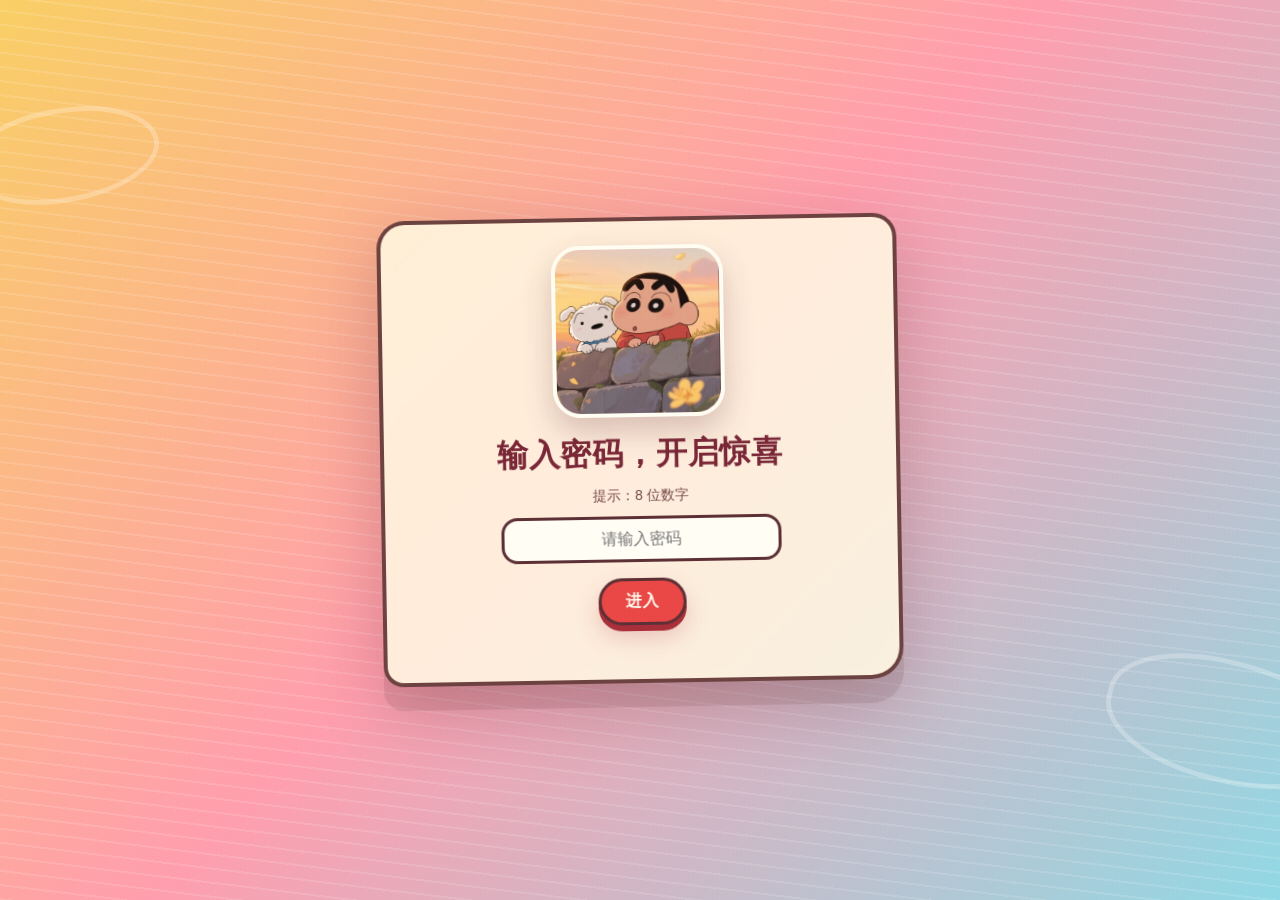
==== commit e60eaf41: "Polish opening birthday title" ====
--- a/index.html
+++ b/index.html
@@ -28,7 +28,7 @@
         window.addEventListener("orientationchange", setAppHeight, { passive: true });
       })();
     </script>
-    <link rel="stylesheet" href="styles.css?v=20260906d" />
+    <link rel="stylesheet" href="styles.css?v=20260906h" />
   </head>
   <body>
     <div id="app">
@@ -51,7 +51,7 @@
         <div class="meteor-dim"></div>
         <div class="overlay">
           <div class="inner">
-            <h2 id="meteorTitle" class="glow-title meteor-title" data-text="小杨同学，生日快乐！">小杨同学，生日快乐！</h2>
+            <h2 id="meteorTitle" class="glow-title meteor-title" data-text="杨冉同学，生日快乐！">杨冉同学，生日快乐！</h2>
             <p id="meteorSub" class="glow-sub meteor-sub">看着流星划过夜空，所有好运都在向你靠近。</p>
             <button class="btn delayed-btn" id="meteorNextBtn" type="button" disabled>开启礼物</button>
           </div>
@@ -62,7 +62,7 @@
         <iframe
           class="countdown-frame"
           id="countdownFrame"
-          data-src="countdown-3d-demo/index.html?embedded=1&amp;v=20260906d"
+          data-src="countdown-3d-demo/index.html?embedded=1&amp;v=20260906h"
           title="3D 水晶生日倒计时和蛋糕"
           allow="autoplay; fullscreen"
         ></iframe>
@@ -207,16 +207,16 @@
     </div>
 
     <audio id="countdownMusic" preload="metadata" loop>
-      <source src="assets/music/countdown-background.m4a" type="audio/mp4" />
+      <source src="https://19502394600.github.io/birthday-gift-yr/assets/music/countdown-background.m4a" type="audio/mp4" />
     </audio>
     <audio id="meteorAudio" preload="auto">
       <source src="https://19502394600.github.io/birthday-gift-yr/assets/reference/meteor-reference.mp4" />
     </audio>
     <audio id="confessionMusic" preload="metadata" loop>
-      <source src="assets/music/main-background.m4a" type="audio/mp4" />
+      <source src="https://19502394600.github.io/birthday-gift-yr/assets/music/main-background.m4a" type="audio/mp4" />
     </audio>
 
-    <script src="src/data/story-config.js?v=20260906d"></script>
-    <script src="src/app.js?v=20260906d"></script>
+    <script src="src/data/story-config.js?v=20260906h"></script>
+    <script src="src/app.js?v=20260906h"></script>
   </body>
 </html>
--- a/styles.css
+++ b/styles.css
@@ -567,20 +567,38 @@
 
 .meteor-title {
   color: #fff8fc;
-  font-family: "Arial Rounded MT Bold", "Hiragino Maru Gothic ProN", var(--font-cn);
-  font-weight: 900;
+  font-family: "Microsoft YaHei", "PingFang SC", "Hiragino Sans GB", "Noto Sans CJK SC", sans-serif;
+  font-weight: 800;
   letter-spacing: 0.08em;
+  -webkit-text-stroke: 1.1px rgba(255, 126, 190, 0.72);
+  paint-order: stroke fill;
   text-shadow:
-    0 0 14px rgba(255, 204, 226, 0.9),
-    0 0 28px rgba(255, 168, 205, 0.45),
+    0 0 4px rgba(255, 255, 255, 0.95),
+    0 0 13px rgba(255, 118, 189, 0.92),
+    0 0 30px rgba(255, 73, 158, 0.6),
+    0 0 54px rgba(255, 151, 207, 0.42),
     0 6px 18px rgba(19, 18, 48, 0.32);
 }
 
 .meteor-title-char {
   display: inline-block;
+  position: relative;
+  font-family: inherit;
+  font-weight: inherit;
   opacity: 0;
   transform: translateY(16px) scale(0.84);
   filter: blur(1px);
+  isolation: isolate;
+}
+
+.meteor-title-char::before {
+  content: "";
+  position: absolute;
+  inset: -0.18em -0.13em;
+  z-index: -1;
+  border-radius: 45%;
+  background: radial-gradient(circle, rgba(255, 110, 188, 0.34) 0 34%, rgba(255, 174, 218, 0.2) 52%, transparent 74%);
+  filter: blur(7px);
 }
 
 .meteor-title-char.is-visible {
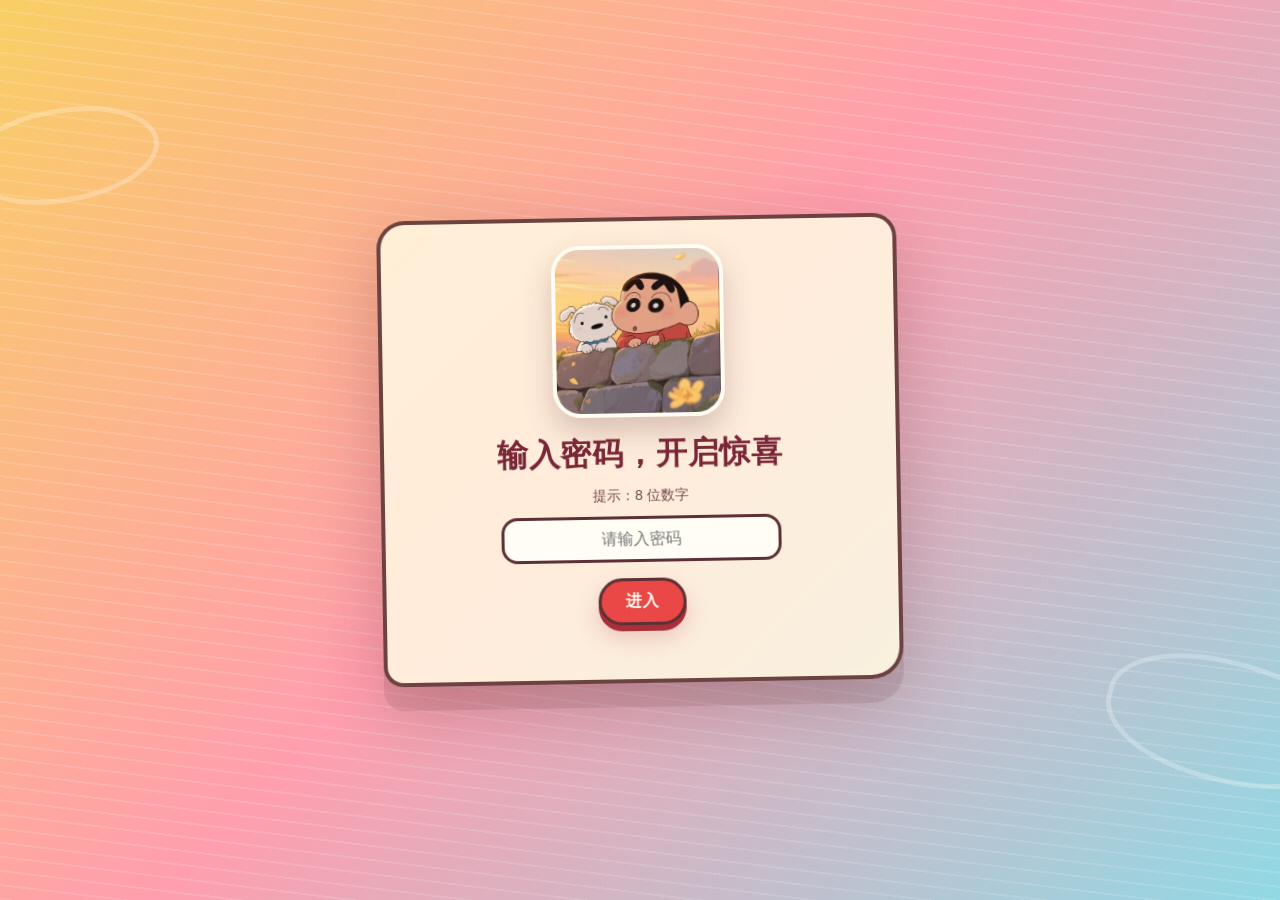
==== commit 7151c2a4: "Smooth stage music handoff" ====
--- a/index.html
+++ b/index.html
@@ -28,7 +28,7 @@
         window.addEventListener("orientationchange", setAppHeight, { passive: true });
       })();
     </script>
-    <link rel="stylesheet" href="styles.css?v=20260906h" />
+    <link rel="stylesheet" href="styles.css?v=20260906j" />
   </head>
   <body>
     <div id="app">
@@ -62,7 +62,7 @@
         <iframe
           class="countdown-frame"
           id="countdownFrame"
-          data-src="countdown-3d-demo/index.html?embedded=1&amp;v=20260906h"
+          data-src="countdown-3d-demo/index.html?embedded=1&amp;v=20260906j"
           title="3D 水晶生日倒计时和蛋糕"
           allow="autoplay; fullscreen"
         ></iframe>
@@ -216,7 +216,7 @@
       <source src="https://19502394600.github.io/birthday-gift-yr/assets/music/main-background.m4a" type="audio/mp4" />
     </audio>
 
-    <script src="src/data/story-config.js?v=20260906h"></script>
-    <script src="src/app.js?v=20260906h"></script>
+    <script src="src/data/story-config.js?v=20260906j"></script>
+    <script src="src/app.js?v=20260906j"></script>
   </body>
 </html>
